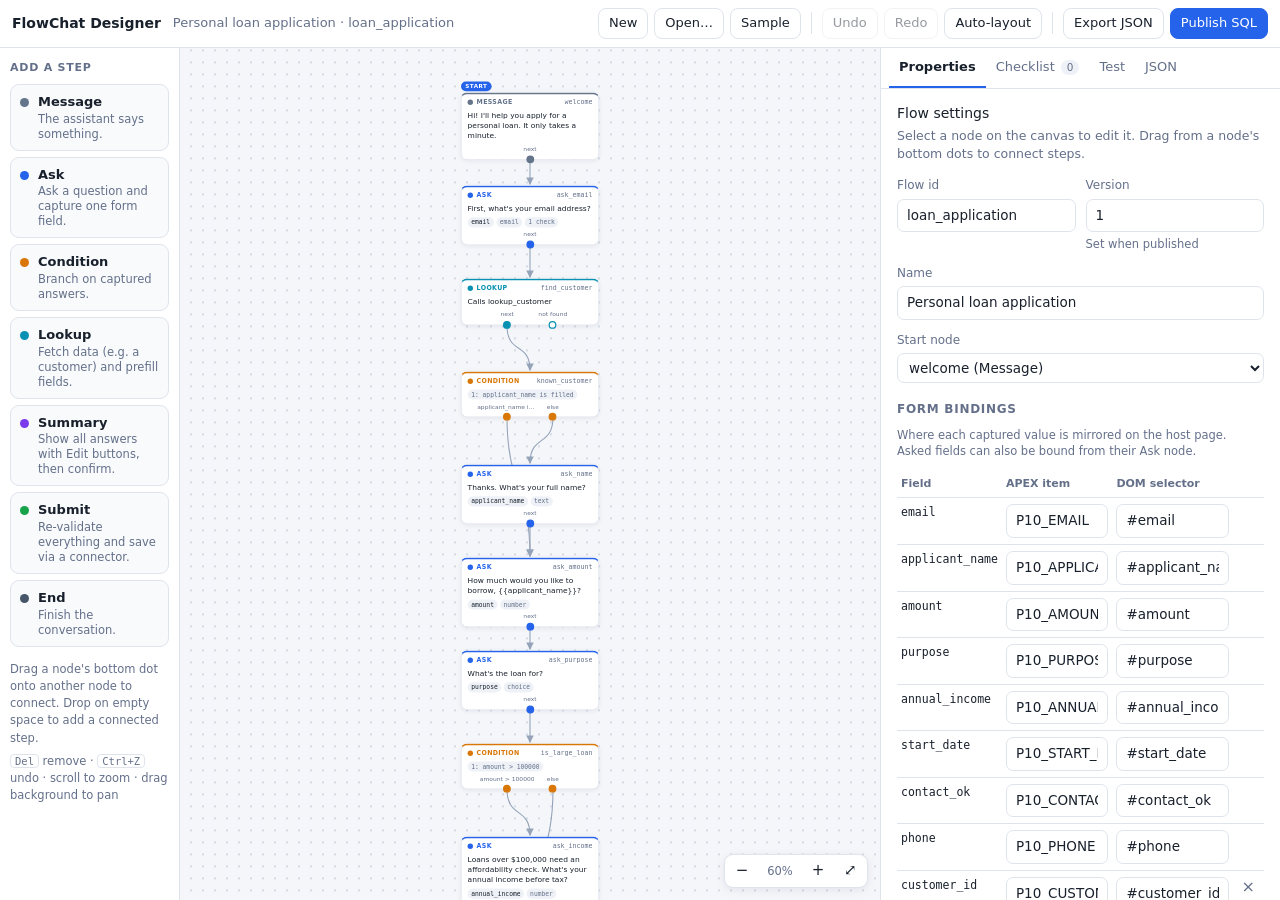
==== designer/index.html @ 3822e632 "designer" ====
<!doctype html>
<html lang="en">
<head>
<meta charset="utf-8">
<meta name="viewport" content="width=device-width, initial-scale=1">
<title>FlowChat Designer</title>
<link rel="stylesheet" href="designer.css">
</head>
<body>
  <header class="bar">
    <span class="brand">FlowChat Designer</span>
    <span class="flow-title" id="flowTitle"></span>
    <button class="tb" id="btnNew" title="Start an empty flow">New</button>
    <button class="tb" id="btnOpen" title="Open a flow .json file">Open…</button>
    <button class="tb" id="btnSample" title="Load the loan application sample">Sample</button>
    <span class="sep"></span>
    <button class="tb" id="btnUndo" title="Undo (Ctrl+Z)">Undo</button>
    <button class="tb" id="btnRedo" title="Redo (Ctrl+Y)">Redo</button>
    <button class="tb" id="btnLayout" title="Arrange nodes top to bottom">Auto-layout</button>
    <span class="sep"></span>
    <button class="tb" id="btnExport" title="Download the flow definition">Export JSON</button>
    <button class="tb primary" id="btnPublish" title="Download a SQL script that publishes this flow to Oracle">Publish SQL</button>
    <input type="file" id="fileInput" accept=".json,application/json" hidden>
  </header>

  <div class="main">
    <aside class="palette" id="palette">
      <h3>Add a step</h3>
    </aside>

    <section class="canvas" id="canvas" aria-label="Flow canvas">
      <div class="world" id="world">
        <svg class="edges" id="edges" aria-hidden="true">
          <defs>
            <marker id="arr" viewBox="0 0 10 10" refX="9" refY="5" markerWidth="7" markerHeight="7" orient="auto-start-reverse">
              <path d="M0,0 L10,5 L0,10 z" style="fill: var(--edge)"></path>
            </marker>
            <marker id="arrSel" viewBox="0 0 10 10" refX="9" refY="5" markerWidth="7" markerHeight="7" orient="auto-start-reverse">
              <path d="M0,0 L10,5 L0,10 z" style="fill: var(--accent)"></path>
            </marker>
          </defs>
          <g id="edgeLayer"></g>
        </svg>
        <div id="nodes"></div>
      </div>
      <div class="zoom">
        <button id="zoomOut" title="Zoom out">−</button>
        <span id="zoomLabel">100%</span>
        <button id="zoomIn" title="Zoom in">+</button>
        <button id="zoomFit" title="Fit to screen">⤢</button>
      </div>
    </section>

    <aside class="panel">
      <nav class="tabs" role="tablist">
        <button data-tab="props" class="active" role="tab">Properties</button>
        <button data-tab="check" role="tab">Checklist <span class="badge" id="probBadge">0</span></button>
        <button data-tab="test" role="tab">Test</button>
        <button data-tab="json" role="tab">JSON</button>
      </nav>
      <div class="tab-body" id="tab-props"></div>
      <div class="tab-body" id="tab-check" hidden></div>
      <div class="tab-body" id="tab-test" hidden>
        <div class="test-bar">
          <button class="btn primary" id="btnRunTest">Restart test</button>
          <span class="test-note" id="testNote">Runs the current draft in your browser. Connectors return the mock responses below.</span>
        </div>
        <flow-chat class="sim" id="simChat" manual-start heading="Test run" subheading="Simulating the current draft"></flow-chat>
        <h4 class="sub">Captured answers</h4>
        <pre class="state" id="simState">{}</pre>
        <h4 class="sub">Connector mocks</h4>
        <div id="mocks"></div>
      </div>
      <div class="tab-body" id="tab-json" hidden>
        <p class="pdesc">This is the definition the engine runs. You can edit it directly; click Apply to load your changes.</p>
        <textarea class="in mono" id="jsonText" spellcheck="false" style="min-height: 60vh; font-size: 12px;"></textarea>
        <div class="actions">
          <button class="btn primary" id="btnApplyJson">Apply</button>
          <button class="btn" id="btnCopyJson">Copy</button>
        </div>
      </div>
    </aside>
  </div>

  <div class="toast" id="toast" role="status" aria-live="polite"></div>

  <script src="../widget/flowchat-engine.js"></script>
  <script src="../widget/flowchat.js"></script>
  <script src="designer.js"></script>
</body>
</html>
---- designer/designer.css ----
:root {
  --bg: #f4f6fa; --panel: #ffffff; --panel-2: #f8fafc; --text: #18202c; --muted: #64708a; --border: #dfe4ec;
  --accent: #2563eb; --accent-text: #fff; --grid: #d5dbe5; --edge: #94a3b8; --chip: #eef2f7;
  --err: #d92d20; --err-bg: #fdecea; --warn: #b54708; --warn-bg: #fef4e6; --ok: #067647; --ok-bg: #e7f6ee;
  --shadow: 0 2px 8px rgba(20, 30, 50, .08);
  --mono: ui-monospace, "Cascadia Mono", Consolas, monospace;
}
@media (prefers-color-scheme: dark) {
  :root:not([data-theme="light"]) {
    --bg: #0d1117; --panel: #161b24; --panel-2: #1b2230; --text: #e8ecf3; --muted: #97a1b6; --border: #2c3545;
    --grid: #253043; --edge: #5b6b85; --chip: #232c3b;
    --err: #ff8a80; --err-bg: #3a1f1f; --warn: #f5b25c; --warn-bg: #3a2c16; --ok: #6ee7a8; --ok-bg: #163126;
    --shadow: 0 2px 10px rgba(0, 0, 0, .4);
  }
}
:root[data-theme="dark"] {
  --bg: #0d1117; --panel: #161b24; --panel-2: #1b2230; --text: #e8ecf3; --muted: #97a1b6; --border: #2c3545;
  --grid: #253043; --edge: #5b6b85; --chip: #232c3b;
  --err: #ff8a80; --err-bg: #3a1f1f; --warn: #f5b25c; --warn-bg: #3a2c16; --ok: #6ee7a8; --ok-bg: #163126;
  --shadow: 0 2px 10px rgba(0, 0, 0, .4);
}

* { box-sizing: border-box; }
html, body { height: 100%; }
body {
  margin: 0; background: var(--bg); color: var(--text);
  font: 14px/1.45 system-ui, -apple-system, "Segoe UI", Roboto, sans-serif;
  display: grid; grid-template-rows: auto 1fr; overflow: hidden;
}
button { font: inherit; color: inherit; }
.mono { font-family: var(--mono); }

/* ---------- top bar */
.bar { display: flex; align-items: center; gap: 6px; padding: 8px 12px; background: var(--panel); border-bottom: 1px solid var(--border); flex-wrap: wrap; }
.brand { font-weight: 650; margin-right: 6px; white-space: nowrap; }
.flow-title { color: var(--muted); font-size: 13px; margin-right: auto; white-space: nowrap; overflow: hidden; text-overflow: ellipsis; max-width: 40vw; }
.tb { border: 1px solid var(--border); background: var(--panel); border-radius: 8px; padding: 5px 10px; font-size: 13px; cursor: pointer; white-space: nowrap; }
.tb:hover { border-color: var(--muted); }
.tb.primary { background: var(--accent); border-color: var(--accent); color: var(--accent-text); }
.tb:disabled { opacity: .45; cursor: default; }
.sep { width: 1px; height: 22px; background: var(--border); margin: 0 4px; }

/* ---------- layout */
.main { display: grid; grid-template-columns: 180px minmax(0, 1fr) 400px; min-height: 0; }
.palette { background: var(--panel); border-right: 1px solid var(--border); padding: 12px 10px; overflow: auto; }
.palette h3, .section-title { font-size: 11px; text-transform: uppercase; letter-spacing: .07em; color: var(--muted); margin: 0 0 8px; font-weight: 600; }
.pal { display: flex; gap: 9px; align-items: flex-start; width: 100%; text-align: left; border: 1px solid var(--border); background: var(--panel-2);
  border-radius: 9px; padding: 8px 9px; margin-bottom: 6px; cursor: grab; }
.pal:hover { border-color: var(--c); }
.pal .dot { margin-top: 5px; }
.pal b { display: block; font-size: 13px; }
.pal small { display: block; color: var(--muted); font-size: 11.5px; line-height: 1.3; }
.palette .tips { font-size: 11.5px; color: var(--muted); margin-top: 14px; line-height: 1.5; }
.palette .tips kbd { font-family: var(--mono); font-size: 10.5px; border: 1px solid var(--border); border-radius: 4px; padding: 0 4px; }
.dot { width: 9px; height: 9px; border-radius: 50%; background: var(--c); flex: none; }

/* ---------- canvas */
.canvas { position: relative; overflow: hidden; touch-action: none; cursor: default;
  background-color: var(--bg);
  background-image: radial-gradient(circle, var(--grid) 1.1px, transparent 1.2px);
  background-size: 20px 20px; }
.canvas.panning { cursor: grabbing; }
.world { position: absolute; left: 0; top: 0; transform-origin: 0 0; }
svg.edges { position: absolute; left: 0; top: 0; width: 1px; height: 1px; overflow: visible; }
path.edge { fill: none; stroke: var(--edge); stroke-width: 1.8; }
path.edge.sel { stroke: var(--accent); stroke-width: 2.6; }
path.edge.temp { stroke: var(--accent); stroke-dasharray: 6 5; }
path.hit { fill: none; stroke: transparent; stroke-width: 14; cursor: pointer; pointer-events: stroke; }
path.hit:hover + path.edge { stroke: var(--accent); }

.node { position: absolute; width: 230px; background: var(--panel); border: 1px solid var(--border); border-top: 3px solid var(--c);
  border-radius: 10px; box-shadow: var(--shadow); cursor: grab; user-select: none; padding-bottom: 24px; }
.node:active { cursor: grabbing; }
.node.selected { outline: 2px solid var(--accent); outline-offset: 2px; }
.node.has-error { box-shadow: 0 0 0 2px var(--err), var(--shadow); }
.node.has-warning { box-shadow: 0 0 0 2px var(--warn), var(--shadow); }
.nh { display: flex; align-items: center; gap: 6px; padding: 6px 10px 5px; font-size: 11.5px; }
.nh .type { font-weight: 650; color: var(--c); text-transform: uppercase; letter-spacing: .05em; font-size: 10.5px; }
.nh .nid { margin-left: auto; color: var(--muted); font-family: var(--mono); font-size: 11px; max-width: 130px; overflow: hidden; text-overflow: ellipsis; white-space: nowrap; }
.nb { padding: 0 10px 6px; font-size: 12.5px; line-height: 1.35; display: -webkit-box; -webkit-line-clamp: 3; -webkit-box-orient: vertical; overflow: hidden; overflow-wrap: anywhere; }
.nb.empty { color: var(--muted); font-style: italic; }
.nchips { padding: 0 10px 4px; display: flex; flex-wrap: wrap; gap: 4px; }
.chip { font-family: var(--mono); font-size: 10.5px; padding: 1px 6px; border-radius: 999px; background: var(--chip); color: var(--muted); }
.chip.slot { color: var(--text); }
.start-pill { position: absolute; top: -21px; left: -1px; font-size: 9.5px; font-weight: 700; letter-spacing: .08em; color: var(--accent-text);
  background: var(--accent); padding: 1px 7px; border-radius: 999px; }
.port { position: absolute; bottom: -7px; width: 13px; height: 13px; margin-left: -6.5px; border-radius: 50%; background: var(--panel);
  border: 2px solid var(--c); cursor: crosshair; z-index: 2; }
.port:hover { transform: scale(1.3); }
.port.linked { background: var(--c); }
.plabel { position: absolute; bottom: 14px; left: 50%; transform: translateX(-50%); font-size: 10px; color: var(--muted); white-space: nowrap;
  max-width: 100px; overflow: hidden; text-overflow: ellipsis; pointer-events: none; }

.zoom { position: absolute; right: 12px; bottom: 12px; display: flex; gap: 4px; align-items: center; background: var(--panel);
  border: 1px solid var(--border); border-radius: 9px; padding: 3px; box-shadow: var(--shadow); }
.zoom button { border: 0; background: none; width: 28px; height: 26px; border-radius: 6px; cursor: pointer; font-size: 15px; }
.zoom button:hover { background: var(--chip); }
.zoom span { font-size: 11.5px; color: var(--muted); min-width: 40px; text-align: center; }
.quick { position: absolute; z-index: 10; background: var(--panel); border: 1px solid var(--border); border-radius: 10px; box-shadow: var(--shadow); padding: 5px; min-width: 150px; }
.quick div { font-size: 11px; color: var(--muted); padding: 3px 8px; }
.quick button { display: flex; gap: 8px; align-items: center; width: 100%; border: 0; background: none; padding: 6px 8px; border-radius: 6px; cursor: pointer; text-align: left; }
.quick button:hover { background: var(--chip); }

/* ---------- side panel */
.panel { background: var(--panel); border-left: 1px solid var(--border); display: flex; flex-direction: column; min-height: 0; }
.tabs { display: flex; border-bottom: 1px solid var(--border); padding: 0 8px; flex: none; }
.tabs button { border: 0; background: none; padding: 10px 10px 9px; cursor: pointer; color: var(--muted); border-bottom: 2px solid transparent; font-size: 13px; display: flex; gap: 6px; align-items: center; }
.tabs button.active { color: var(--text); border-bottom-color: var(--accent); font-weight: 550; }
.badge { font-size: 10.5px; border-radius: 999px; padding: 0 6px; background: var(--chip); color: var(--muted); }
.badge.err { background: var(--err-bg); color: var(--err); }
.badge.warn { background: var(--warn-bg); color: var(--warn); }
.tab-body { flex: 1; overflow: auto; padding: 14px 16px 24px; min-height: 0; }
.tab-body[hidden] { display: none; }

.ptitle { display: flex; align-items: center; gap: 8px; margin-bottom: 4px; }
.ptitle b { color: var(--c); text-transform: uppercase; letter-spacing: .05em; font-size: 12px; }
.pdesc { color: var(--muted); font-size: 12.5px; margin: 0 0 14px; }
.f { margin-bottom: 12px; }
.f > label { display: block; font-size: 12px; color: var(--muted); margin-bottom: 4px; font-weight: 500; }
.hint { font-size: 11.5px; color: var(--muted); margin-top: 4px; }
.in { width: 100%; font: inherit; font-size: 13.5px; color: var(--text); background: var(--panel); border: 1px solid var(--border);
  border-radius: 7px; padding: 6px 9px; }
.in:focus { outline: none; border-color: var(--accent); box-shadow: 0 0 0 3px color-mix(in srgb, var(--accent) 18%, transparent); }
textarea.in { resize: vertical; min-height: 58px; }
select.in { padding: 5px 7px; }
.in.bad { border-color: var(--err); }
.grid2 { display: grid; grid-template-columns: 1fr 1fr; gap: 0 10px; }
.check { display: flex; align-items: center; gap: 7px; font-size: 13px; margin-bottom: 10px; cursor: pointer; }
.check input { margin: 0; }
.card { border: 1px solid var(--border); border-radius: 9px; padding: 10px; margin-bottom: 10px; background: var(--panel-2); }
.card-h { display: flex; align-items: center; gap: 6px; margin-bottom: 8px; font-size: 12.5px; font-weight: 600; }
.card-h .grow { flex: 1; }
.rowx { display: flex; gap: 5px; align-items: center; margin-bottom: 6px; }
.rowx > .in { min-width: 0; }
.x { border: 0; background: none; color: var(--muted); cursor: pointer; font-size: 16px; line-height: 1; padding: 2px 5px; border-radius: 5px; flex: none; }
.x:hover { color: var(--err); background: var(--err-bg); }
.lnk { border: 0; background: none; color: var(--accent); cursor: pointer; padding: 2px 0; font-size: 12.5px; }
.btn { border: 1px solid var(--border); background: var(--panel); border-radius: 7px; padding: 5px 10px; cursor: pointer; font-size: 12.5px; }
.btn:hover { border-color: var(--muted); }
.btn.danger { color: var(--err); }
.btn.danger:hover { border-color: var(--err); }
.btn.primary { background: var(--accent); color: var(--accent-text); border-color: var(--accent); }
.actions { display: flex; gap: 8px; margin-top: 18px; padding-top: 14px; border-top: 1px solid var(--border); flex-wrap: wrap; }
.chips-ins { display: flex; flex-wrap: wrap; gap: 4px; margin-top: 5px; }
.chips-ins button { font-family: var(--mono); font-size: 10.5px; border: 1px dashed var(--border); background: none; border-radius: 999px; padding: 1px 7px; cursor: pointer; color: var(--muted); }
.chips-ins button:hover { color: var(--accent); border-color: var(--accent); }
details.adv { margin: 6px 0 4px; }
details.adv summary { cursor: pointer; font-size: 12.5px; color: var(--muted); margin-bottom: 8px; }
h4.sub { font-size: 12px; text-transform: uppercase; letter-spacing: .06em; color: var(--muted); margin: 18px 0 8px; font-weight: 600; }

/* problems & checklist */
.prob { display: flex; gap: 8px; align-items: flex-start; padding: 7px 9px; border-radius: 8px; margin-bottom: 6px; font-size: 12.5px; cursor: pointer; }
.prob.error { background: var(--err-bg); color: var(--err); }
.prob.warning { background: var(--warn-bg); color: var(--warn); }
.prob .where { font-family: var(--mono); font-size: 11px; opacity: .85; margin-left: auto; white-space: nowrap; }
.allgood { background: var(--ok-bg); color: var(--ok); border-radius: 8px; padding: 9px 11px; font-size: 13px; }
table.cov { width: 100%; border-collapse: collapse; font-size: 12px; }
table.cov th { text-align: left; font-weight: 600; color: var(--muted); font-size: 11px; padding: 5px 4px; border-bottom: 1px solid var(--border); }
table.cov td { padding: 6px 4px; border-bottom: 1px solid var(--border); vertical-align: top; }
table.cov td.mono { font-size: 11.5px; }
.pill { font-size: 10.5px; border-radius: 999px; padding: 1px 7px; white-space: nowrap; }
.pill.always { background: var(--ok-bg); color: var(--ok); }
.pill.sometimes { background: var(--warn-bg); color: var(--warn); }
.pill.never { background: var(--chip); color: var(--muted); }

/* test tab */
.test-bar { display: flex; gap: 8px; align-items: center; margin-bottom: 10px; flex-wrap: wrap; }
.test-note { font-size: 12px; color: var(--muted); }
.test-note.stale { color: var(--warn); }
flow-chat.sim { --fc-height: 430px; --fc-radius: 12px; margin-bottom: 14px; }
pre.state { background: var(--panel-2); border: 1px solid var(--border); border-radius: 8px; padding: 9px; font-size: 11.5px; max-height: 200px; overflow: auto; margin: 0; }
.mock textarea { font-family: var(--mono); font-size: 12px; min-height: 70px; }

.toast { position: fixed; left: 50%; bottom: 24px; transform: translateX(-50%) translateY(20px); background: var(--text); color: var(--bg);
  padding: 8px 14px; border-radius: 9px; font-size: 13px; opacity: 0; transition: .25s; pointer-events: none; z-index: 50; }
.toast.show { opacity: 1; transform: translateX(-50%); }

@media (max-width: 1000px) {
  html, body { height: auto; }
  body { overflow: auto; grid-template-rows: auto auto; min-height: 100%; }
  .main { grid-template-columns: 1fr; }
  .palette { border-right: 0; border-bottom: 1px solid var(--border); display: flex; gap: 6px; overflow-x: auto; padding: 8px; }
  .palette h3, .palette .tips { display: none; }
  .pal { width: auto; min-width: 120px; margin: 0; }
  .pal small { display: none; }
  .canvas { height: 62vh; }
  .panel { border-left: 0; border-top: 1px solid var(--border); }
  .tab-body { flex: none; overflow: visible; }
  .flow-title { max-width: 100%; order: 10; flex-basis: 100%; }
}
@media (prefers-reduced-motion: reduce) { * { transition: none !important; } }
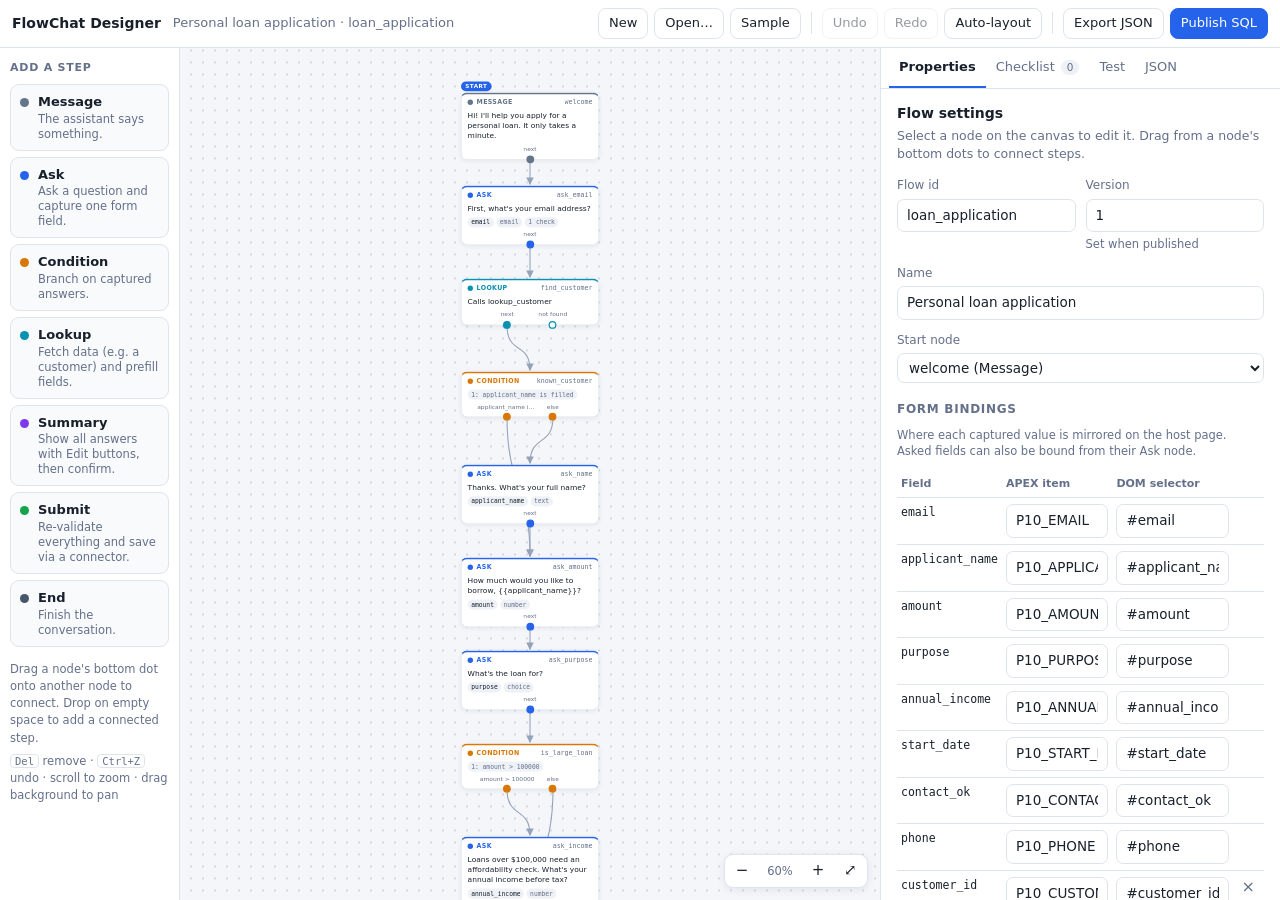
==== commit a0f36cbb: "designer layout fixes" ====
--- a/designer/index.html
+++ b/designer/index.html
@@ -5,84 +5,14 @@
 <meta name="viewport" content="width=device-width, initial-scale=1">
 <title>FlowChat Designer</title>
 <link rel="stylesheet" href="designer.css">
+<style>
+  html, body { margin: 0; height: 100%; }
+  #fcd-root { --fcd-height: 100vh; }
+</style>
 </head>
-<body>
-  <header class="bar">
-    <span class="brand">FlowChat Designer</span>
-    <span class="flow-title" id="flowTitle"></span>
-    <button class="tb" id="btnNew" title="Start an empty flow">New</button>
-    <button class="tb" id="btnOpen" title="Open a flow .json file">Open…</button>
-    <button class="tb" id="btnSample" title="Load the loan application sample">Sample</button>
-    <span class="sep"></span>
-    <button class="tb" id="btnUndo" title="Undo (Ctrl+Z)">Undo</button>
-    <button class="tb" id="btnRedo" title="Redo (Ctrl+Y)">Redo</button>
-    <button class="tb" id="btnLayout" title="Arrange nodes top to bottom">Auto-layout</button>
-    <span class="sep"></span>
-    <button class="tb" id="btnExport" title="Download the flow definition">Export JSON</button>
-    <button class="tb primary" id="btnPublish" title="Download a SQL script that publishes this flow to Oracle">Publish SQL</button>
-    <input type="file" id="fileInput" accept=".json,application/json" hidden>
-  </header>
-
-  <div class="main">
-    <aside class="palette" id="palette">
-      <h3>Add a step</h3>
-    </aside>
-
-    <section class="canvas" id="canvas" aria-label="Flow canvas">
-      <div class="world" id="world">
-        <svg class="edges" id="edges" aria-hidden="true">
-          <defs>
-            <marker id="arr" viewBox="0 0 10 10" refX="9" refY="5" markerWidth="7" markerHeight="7" orient="auto-start-reverse">
-              <path d="M0,0 L10,5 L0,10 z" style="fill: var(--edge)"></path>
-            </marker>
-            <marker id="arrSel" viewBox="0 0 10 10" refX="9" refY="5" markerWidth="7" markerHeight="7" orient="auto-start-reverse">
-              <path d="M0,0 L10,5 L0,10 z" style="fill: var(--accent)"></path>
-            </marker>
-          </defs>
-          <g id="edgeLayer"></g>
-        </svg>
-        <div id="nodes"></div>
-      </div>
-      <div class="zoom">
-        <button id="zoomOut" title="Zoom out">−</button>
-        <span id="zoomLabel">100%</span>
-        <button id="zoomIn" title="Zoom in">+</button>
-        <button id="zoomFit" title="Fit to screen">⤢</button>
-      </div>
-    </section>
-
-    <aside class="panel">
-      <nav class="tabs" role="tablist">
-        <button data-tab="props" class="active" role="tab">Properties</button>
-        <button data-tab="check" role="tab">Checklist <span class="badge" id="probBadge">0</span></button>
-        <button data-tab="test" role="tab">Test</button>
-        <button data-tab="json" role="tab">JSON</button>
-      </nav>
-      <div class="tab-body" id="tab-props"></div>
-      <div class="tab-body" id="tab-check" hidden></div>
-      <div class="tab-body" id="tab-test" hidden>
-        <div class="test-bar">
-          <button class="btn primary" id="btnRunTest">Restart test</button>
-          <span class="test-note" id="testNote">Runs the current draft in your browser. Connectors return the mock responses below.</span>
-        </div>
-        <flow-chat class="sim" id="simChat" manual-start heading="Test run" subheading="Simulating the current draft"></flow-chat>
-        <h4 class="sub">Captured answers</h4>
-        <pre class="state" id="simState">{}</pre>
-        <h4 class="sub">Connector mocks</h4>
-        <div id="mocks"></div>
-      </div>
-      <div class="tab-body" id="tab-json" hidden>
-        <p class="pdesc">This is the definition the engine runs. You can edit it directly; click Apply to load your changes.</p>
-        <textarea class="in mono" id="jsonText" spellcheck="false" style="min-height: 60vh; font-size: 12px;"></textarea>
-        <div class="actions">
-          <button class="btn primary" id="btnApplyJson">Apply</button>
-          <button class="btn" id="btnCopyJson">Copy</button>
-        </div>
-      </div>
-    </aside>
-  </div>
-
-  <div class="toast" id="toast" role="status" aria-live="polite"></div>
+<body class="fcd-page">
+  <!-- The designer renders itself into this element. The same element works inside an APEX region. -->
+  <div id="fcd-root" data-sample-url="../flows/loan_application.json"></div>
 
   <script src="../widget/flowchat-engine.js"></script>
   <script src="../widget/flowchat.js"></script>
--- a/designer/designer.css
+++ b/designer/designer.css
@@ -1,4 +1,11 @@
-:root {
+/*
+ * FlowChat Designer styles. Every rule is scoped under .fcd so the designer can be embedded
+ * in an APEX page (or any page) without restyling the host, and with enough specificity
+ * that host styles don't leak in.
+ *
+ * Host knobs:  #fcd-root { --fcd-height: 80vh; }   data-theme="light" | "dark" on #fcd-root
+ */
+.fcd {
   --bg: #f4f6fa; --panel: #ffffff; --panel-2: #f8fafc; --text: #18202c; --muted: #64708a; --border: #dfe4ec;
   --accent: #2563eb; --accent-text: #fff; --grid: #d5dbe5; --edge: #94a3b8; --chip: #eef2f7;
   --err: #d92d20; --err-bg: #fdecea; --warn: #b54708; --warn-bg: #fef4e6; --ok: #067647; --ok-bg: #e7f6ee;
@@ -6,186 +13,187 @@
   --mono: ui-monospace, "Cascadia Mono", Consolas, monospace;
 }
 @media (prefers-color-scheme: dark) {
-  :root:not([data-theme="light"]) {
+  .fcd:not([data-theme="light"]) {
     --bg: #0d1117; --panel: #161b24; --panel-2: #1b2230; --text: #e8ecf3; --muted: #97a1b6; --border: #2c3545;
     --grid: #253043; --edge: #5b6b85; --chip: #232c3b;
     --err: #ff8a80; --err-bg: #3a1f1f; --warn: #f5b25c; --warn-bg: #3a2c16; --ok: #6ee7a8; --ok-bg: #163126;
     --shadow: 0 2px 10px rgba(0, 0, 0, .4);
   }
 }
-:root[data-theme="dark"] {
+.fcd[data-theme="dark"] {
   --bg: #0d1117; --panel: #161b24; --panel-2: #1b2230; --text: #e8ecf3; --muted: #97a1b6; --border: #2c3545;
   --grid: #253043; --edge: #5b6b85; --chip: #232c3b;
   --err: #ff8a80; --err-bg: #3a1f1f; --warn: #f5b25c; --warn-bg: #3a2c16; --ok: #6ee7a8; --ok-bg: #163126;
   --shadow: 0 2px 10px rgba(0, 0, 0, .4);
 }
 
-* { box-sizing: border-box; }
-html, body { height: 100%; }
-body {
-  margin: 0; background: var(--bg); color: var(--text);
-  font: 14px/1.45 system-ui, -apple-system, "Segoe UI", Roboto, sans-serif;
-  display: grid; grid-template-rows: auto 1fr; overflow: hidden;
+.fcd {
+  position: relative; display: grid; grid-template-rows: auto 1fr;
+  height: var(--fcd-height, 80vh); min-height: 520px; overflow: hidden;
+  background: var(--bg); color: var(--text);
+  font: 14px/1.45 system-ui, -apple-system, "Segoe UI", Roboto, sans-serif; text-align: left;
 }
-button { font: inherit; color: inherit; }
-.mono { font-family: var(--mono); }
+.fcd *, .fcd *::before, .fcd *::after { box-sizing: border-box; }
+.fcd button { font: inherit; color: inherit; margin: 0; text-transform: none; letter-spacing: normal; }
+.fcd h3, .fcd h4, .fcd p { margin-top: 0; }
+.fcd .mono { font-family: var(--mono); }
 
 /* ---------- top bar */
-.bar { display: flex; align-items: center; gap: 6px; padding: 8px 12px; background: var(--panel); border-bottom: 1px solid var(--border); flex-wrap: wrap; }
-.brand { font-weight: 650; margin-right: 6px; white-space: nowrap; }
-.flow-title { color: var(--muted); font-size: 13px; margin-right: auto; white-space: nowrap; overflow: hidden; text-overflow: ellipsis; max-width: 40vw; }
-.tb { border: 1px solid var(--border); background: var(--panel); border-radius: 8px; padding: 5px 10px; font-size: 13px; cursor: pointer; white-space: nowrap; }
-.tb:hover { border-color: var(--muted); }
-.tb.primary { background: var(--accent); border-color: var(--accent); color: var(--accent-text); }
-.tb:disabled { opacity: .45; cursor: default; }
-.sep { width: 1px; height: 22px; background: var(--border); margin: 0 4px; }
+.fcd .bar { display: flex; align-items: center; gap: 6px; padding: 8px 12px; background: var(--panel); border-bottom: 1px solid var(--border); flex-wrap: wrap; }
+.fcd .brand { font-weight: 650; margin-right: 6px; white-space: nowrap; }
+.fcd .flow-title { color: var(--muted); font-size: 13px; margin-right: auto; white-space: nowrap; overflow: hidden; text-overflow: ellipsis; max-width: 40vw; }
+.fcd .tb { border: 1px solid var(--border); background: var(--panel); border-radius: 8px; padding: 5px 10px; font-size: 13px; cursor: pointer; white-space: nowrap; }
+.fcd .tb:hover { border-color: var(--muted); }
+.fcd .tb.primary { background: var(--accent); border-color: var(--accent); color: var(--accent-text); }
+.fcd .tb:disabled { opacity: .45; cursor: default; }
+.fcd .sep { width: 1px; height: 22px; background: var(--border); margin: 0 4px; }
 
 /* ---------- layout */
-.main { display: grid; grid-template-columns: 180px minmax(0, 1fr) 400px; min-height: 0; }
-.palette { background: var(--panel); border-right: 1px solid var(--border); padding: 12px 10px; overflow: auto; }
-.palette h3, .section-title { font-size: 11px; text-transform: uppercase; letter-spacing: .07em; color: var(--muted); margin: 0 0 8px; font-weight: 600; }
-.pal { display: flex; gap: 9px; align-items: flex-start; width: 100%; text-align: left; border: 1px solid var(--border); background: var(--panel-2);
+.fcd .main { display: grid; grid-template-columns: 180px minmax(0, 1fr) 400px; min-height: 0; }
+.fcd .palette { background: var(--panel); border-right: 1px solid var(--border); padding: 12px 10px; overflow: auto; }
+.fcd .palette h3, .fcd .section-title { font-size: 11px; text-transform: uppercase; letter-spacing: .07em; color: var(--muted); margin: 0 0 8px; font-weight: 600; }
+.fcd .pal { display: flex; gap: 9px; align-items: flex-start; width: 100%; text-align: left; border: 1px solid var(--border); background: var(--panel-2);
   border-radius: 9px; padding: 8px 9px; margin-bottom: 6px; cursor: grab; }
-.pal:hover { border-color: var(--c); }
-.pal .dot { margin-top: 5px; }
-.pal b { display: block; font-size: 13px; }
-.pal small { display: block; color: var(--muted); font-size: 11.5px; line-height: 1.3; }
-.palette .tips { font-size: 11.5px; color: var(--muted); margin-top: 14px; line-height: 1.5; }
-.palette .tips kbd { font-family: var(--mono); font-size: 10.5px; border: 1px solid var(--border); border-radius: 4px; padding: 0 4px; }
-.dot { width: 9px; height: 9px; border-radius: 50%; background: var(--c); flex: none; }
+.fcd .pal:hover { border-color: var(--c); }
+.fcd .pal .dot { margin-top: 5px; }
+.fcd .pal b { display: block; font-size: 13px; }
+.fcd .pal small { display: block; color: var(--muted); font-size: 11.5px; line-height: 1.3; }
+.fcd .palette .tips { font-size: 11.5px; color: var(--muted); margin-top: 14px; line-height: 1.5; }
+.fcd .palette .tips kbd { font-family: var(--mono); font-size: 10.5px; border: 1px solid var(--border); border-radius: 4px; padding: 0 4px; }
+.fcd .dot { width: 9px; height: 9px; border-radius: 50%; background: var(--c); flex: none; display: inline-block; }
 
 /* ---------- canvas */
-.canvas { position: relative; overflow: hidden; touch-action: none; cursor: default;
+.fcd .canvas { position: relative; overflow: hidden; touch-action: none; cursor: default;
   background-color: var(--bg);
   background-image: radial-gradient(circle, var(--grid) 1.1px, transparent 1.2px);
   background-size: 20px 20px; }
-.canvas.panning { cursor: grabbing; }
-.world { position: absolute; left: 0; top: 0; transform-origin: 0 0; }
-svg.edges { position: absolute; left: 0; top: 0; width: 1px; height: 1px; overflow: visible; }
-path.edge { fill: none; stroke: var(--edge); stroke-width: 1.8; }
-path.edge.sel { stroke: var(--accent); stroke-width: 2.6; }
-path.edge.temp { stroke: var(--accent); stroke-dasharray: 6 5; }
-path.hit { fill: none; stroke: transparent; stroke-width: 14; cursor: pointer; pointer-events: stroke; }
-path.hit:hover + path.edge { stroke: var(--accent); }
+.fcd .canvas.panning { cursor: grabbing; }
+.fcd .world { position: absolute; left: 0; top: 0; transform-origin: 0 0; }
+.fcd svg.edges { position: absolute; left: 0; top: 0; width: 1px; height: 1px; overflow: visible; }
+.fcd path.edge { fill: none; stroke: var(--edge); stroke-width: 1.8; }
+.fcd path.edge.sel { stroke: var(--accent); stroke-width: 2.6; }
+.fcd path.edge.temp { stroke: var(--accent); stroke-dasharray: 6 5; }
+.fcd path.hit { fill: none; stroke: transparent; stroke-width: 14; cursor: pointer; pointer-events: stroke; }
+.fcd path.hit:hover + path.edge { stroke: var(--accent); }
 
-.node { position: absolute; width: 230px; background: var(--panel); border: 1px solid var(--border); border-top: 3px solid var(--c);
+.fcd .node { position: absolute; width: 230px; background: var(--panel); border: 1px solid var(--border); border-top: 3px solid var(--c);
   border-radius: 10px; box-shadow: var(--shadow); cursor: grab; user-select: none; padding-bottom: 24px; }
-.node:active { cursor: grabbing; }
-.node.selected { outline: 2px solid var(--accent); outline-offset: 2px; }
-.node.has-error { box-shadow: 0 0 0 2px var(--err), var(--shadow); }
-.node.has-warning { box-shadow: 0 0 0 2px var(--warn), var(--shadow); }
-.nh { display: flex; align-items: center; gap: 6px; padding: 6px 10px 5px; font-size: 11.5px; }
-.nh .type { font-weight: 650; color: var(--c); text-transform: uppercase; letter-spacing: .05em; font-size: 10.5px; }
-.nh .nid { margin-left: auto; color: var(--muted); font-family: var(--mono); font-size: 11px; max-width: 130px; overflow: hidden; text-overflow: ellipsis; white-space: nowrap; }
-.nb { padding: 0 10px 6px; font-size: 12.5px; line-height: 1.35; display: -webkit-box; -webkit-line-clamp: 3; -webkit-box-orient: vertical; overflow: hidden; overflow-wrap: anywhere; }
-.nb.empty { color: var(--muted); font-style: italic; }
-.nchips { padding: 0 10px 4px; display: flex; flex-wrap: wrap; gap: 4px; }
-.chip { font-family: var(--mono); font-size: 10.5px; padding: 1px 6px; border-radius: 999px; background: var(--chip); color: var(--muted); }
-.chip.slot { color: var(--text); }
-.start-pill { position: absolute; top: -21px; left: -1px; font-size: 9.5px; font-weight: 700; letter-spacing: .08em; color: var(--accent-text);
+.fcd .node:active { cursor: grabbing; }
+.fcd .node.selected { outline: 2px solid var(--accent); outline-offset: 2px; }
+.fcd .node.has-error { box-shadow: 0 0 0 2px var(--err), var(--shadow); }
+.fcd .node.has-warning { box-shadow: 0 0 0 2px var(--warn), var(--shadow); }
+.fcd .nh { display: flex; align-items: center; gap: 6px; padding: 6px 10px 5px; font-size: 11.5px; }
+.fcd .nh .type { font-weight: 650; color: var(--c); text-transform: uppercase; letter-spacing: .05em; font-size: 10.5px; }
+.fcd .nh .nid { margin-left: auto; color: var(--muted); font-family: var(--mono); font-size: 11px; max-width: 130px; overflow: hidden; text-overflow: ellipsis; white-space: nowrap; }
+.fcd .nb { padding: 0 10px 6px; font-size: 12.5px; line-height: 1.35; display: -webkit-box; -webkit-line-clamp: 3; -webkit-box-orient: vertical; overflow: hidden; overflow-wrap: anywhere; }
+.fcd .nb.empty { color: var(--muted); font-style: italic; }
+.fcd .nchips { padding: 0 10px 4px; display: flex; flex-wrap: wrap; gap: 4px; }
+.fcd .chip { font-family: var(--mono); font-size: 10.5px; padding: 1px 6px; border-radius: 999px; background: var(--chip); color: var(--muted); }
+.fcd .chip.slot { color: var(--text); }
+.fcd .start-pill { position: absolute; top: -21px; left: -1px; font-size: 9.5px; font-weight: 700; letter-spacing: .08em; color: var(--accent-text);
   background: var(--accent); padding: 1px 7px; border-radius: 999px; }
-.port { position: absolute; bottom: -7px; width: 13px; height: 13px; margin-left: -6.5px; border-radius: 50%; background: var(--panel);
+.fcd .port { position: absolute; bottom: -7px; width: 13px; height: 13px; margin-left: -6.5px; border-radius: 50%; background: var(--panel);
   border: 2px solid var(--c); cursor: crosshair; z-index: 2; }
-.port:hover { transform: scale(1.3); }
-.port.linked { background: var(--c); }
-.plabel { position: absolute; bottom: 14px; left: 50%; transform: translateX(-50%); font-size: 10px; color: var(--muted); white-space: nowrap;
+.fcd .port:hover { transform: scale(1.3); }
+.fcd .port.linked { background: var(--c); }
+.fcd .plabel { position: absolute; bottom: 14px; left: 50%; transform: translateX(-50%); font-size: 10px; color: var(--muted); white-space: nowrap;
   max-width: 100px; overflow: hidden; text-overflow: ellipsis; pointer-events: none; }
 
-.zoom { position: absolute; right: 12px; bottom: 12px; display: flex; gap: 4px; align-items: center; background: var(--panel);
+.fcd .zoom { position: absolute; right: 12px; bottom: 12px; display: flex; gap: 4px; align-items: center; background: var(--panel);
   border: 1px solid var(--border); border-radius: 9px; padding: 3px; box-shadow: var(--shadow); }
-.zoom button { border: 0; background: none; width: 28px; height: 26px; border-radius: 6px; cursor: pointer; font-size: 15px; }
-.zoom button:hover { background: var(--chip); }
-.zoom span { font-size: 11.5px; color: var(--muted); min-width: 40px; text-align: center; }
-.quick { position: absolute; z-index: 10; background: var(--panel); border: 1px solid var(--border); border-radius: 10px; box-shadow: var(--shadow); padding: 5px; min-width: 150px; }
-.quick div { font-size: 11px; color: var(--muted); padding: 3px 8px; }
-.quick button { display: flex; gap: 8px; align-items: center; width: 100%; border: 0; background: none; padding: 6px 8px; border-radius: 6px; cursor: pointer; text-align: left; }
-.quick button:hover { background: var(--chip); }
+.fcd .zoom button { border: 0; background: none; width: 28px; height: 26px; border-radius: 6px; cursor: pointer; font-size: 15px; padding: 0; }
+.fcd .zoom button:hover { background: var(--chip); }
+.fcd .zoom span { font-size: 11.5px; color: var(--muted); min-width: 40px; text-align: center; }
+.fcd .quick { position: absolute; z-index: 10; background: var(--panel); border: 1px solid var(--border); border-radius: 10px; box-shadow: var(--shadow); padding: 5px; min-width: 150px; }
+.fcd .quick div { font-size: 11px; color: var(--muted); padding: 3px 8px; }
+.fcd .quick button { display: flex; gap: 8px; align-items: center; width: 100%; border: 0; background: none; padding: 6px 8px; border-radius: 6px; cursor: pointer; text-align: left; }
+.fcd .quick button:hover { background: var(--chip); }
 
 /* ---------- side panel */
-.panel { background: var(--panel); border-left: 1px solid var(--border); display: flex; flex-direction: column; min-height: 0; }
-.tabs { display: flex; border-bottom: 1px solid var(--border); padding: 0 8px; flex: none; }
-.tabs button { border: 0; background: none; padding: 10px 10px 9px; cursor: pointer; color: var(--muted); border-bottom: 2px solid transparent; font-size: 13px; display: flex; gap: 6px; align-items: center; }
-.tabs button.active { color: var(--text); border-bottom-color: var(--accent); font-weight: 550; }
-.badge { font-size: 10.5px; border-radius: 999px; padding: 0 6px; background: var(--chip); color: var(--muted); }
-.badge.err { background: var(--err-bg); color: var(--err); }
-.badge.warn { background: var(--warn-bg); color: var(--warn); }
-.tab-body { flex: 1; overflow: auto; padding: 14px 16px 24px; min-height: 0; }
-.tab-body[hidden] { display: none; }
+.fcd .panel { background: var(--panel); border-left: 1px solid var(--border); display: flex; flex-direction: column; min-height: 0; }
+.fcd .tabs { display: flex; border-bottom: 1px solid var(--border); padding: 0 8px; flex: none; }
+.fcd .tabs button { border: 0; background: none; padding: 10px 10px 9px; cursor: pointer; color: var(--muted); border-bottom: 2px solid transparent; border-radius: 0; font-size: 13px; display: flex; gap: 6px; align-items: center; }
+.fcd .tabs button.active { color: var(--text); border-bottom-color: var(--accent); font-weight: 550; }
+.fcd .badge { font-size: 10.5px; border-radius: 999px; padding: 0 6px; background: var(--chip); color: var(--muted); }
+.fcd .badge.err { background: var(--err-bg); color: var(--err); }
+.fcd .badge.warn { background: var(--warn-bg); color: var(--warn); }
+.fcd .tab-body { flex: 1; overflow: auto; padding: 14px 16px 24px; min-height: 0; }
+.fcd .tab-body[hidden] { display: none; }
 
-.ptitle { display: flex; align-items: center; gap: 8px; margin-bottom: 4px; }
-.ptitle b { color: var(--c); text-transform: uppercase; letter-spacing: .05em; font-size: 12px; }
-.pdesc { color: var(--muted); font-size: 12.5px; margin: 0 0 14px; }
-.f { margin-bottom: 12px; }
-.f > label { display: block; font-size: 12px; color: var(--muted); margin-bottom: 4px; font-weight: 500; }
-.hint { font-size: 11.5px; color: var(--muted); margin-top: 4px; }
-.in { width: 100%; font: inherit; font-size: 13.5px; color: var(--text); background: var(--panel); border: 1px solid var(--border);
-  border-radius: 7px; padding: 6px 9px; }
-.in:focus { outline: none; border-color: var(--accent); box-shadow: 0 0 0 3px color-mix(in srgb, var(--accent) 18%, transparent); }
-textarea.in { resize: vertical; min-height: 58px; }
-select.in { padding: 5px 7px; }
-.in.bad { border-color: var(--err); }
-.grid2 { display: grid; grid-template-columns: 1fr 1fr; gap: 0 10px; }
-.check { display: flex; align-items: center; gap: 7px; font-size: 13px; margin-bottom: 10px; cursor: pointer; }
-.check input { margin: 0; }
-.card { border: 1px solid var(--border); border-radius: 9px; padding: 10px; margin-bottom: 10px; background: var(--panel-2); }
-.card-h { display: flex; align-items: center; gap: 6px; margin-bottom: 8px; font-size: 12.5px; font-weight: 600; }
-.card-h .grow { flex: 1; }
-.rowx { display: flex; gap: 5px; align-items: center; margin-bottom: 6px; }
-.rowx > .in { min-width: 0; }
-.x { border: 0; background: none; color: var(--muted); cursor: pointer; font-size: 16px; line-height: 1; padding: 2px 5px; border-radius: 5px; flex: none; }
-.x:hover { color: var(--err); background: var(--err-bg); }
-.lnk { border: 0; background: none; color: var(--accent); cursor: pointer; padding: 2px 0; font-size: 12.5px; }
-.btn { border: 1px solid var(--border); background: var(--panel); border-radius: 7px; padding: 5px 10px; cursor: pointer; font-size: 12.5px; }
-.btn:hover { border-color: var(--muted); }
-.btn.danger { color: var(--err); }
-.btn.danger:hover { border-color: var(--err); }
-.btn.primary { background: var(--accent); color: var(--accent-text); border-color: var(--accent); }
-.actions { display: flex; gap: 8px; margin-top: 18px; padding-top: 14px; border-top: 1px solid var(--border); flex-wrap: wrap; }
-.chips-ins { display: flex; flex-wrap: wrap; gap: 4px; margin-top: 5px; }
-.chips-ins button { font-family: var(--mono); font-size: 10.5px; border: 1px dashed var(--border); background: none; border-radius: 999px; padding: 1px 7px; cursor: pointer; color: var(--muted); }
-.chips-ins button:hover { color: var(--accent); border-color: var(--accent); }
-details.adv { margin: 6px 0 4px; }
-details.adv summary { cursor: pointer; font-size: 12.5px; color: var(--muted); margin-bottom: 8px; }
-h4.sub { font-size: 12px; text-transform: uppercase; letter-spacing: .06em; color: var(--muted); margin: 18px 0 8px; font-weight: 600; }
+.fcd .ptitle { display: flex; align-items: center; gap: 8px; margin-bottom: 4px; font-weight: 600; }
+.fcd .ptitle b { color: var(--c); text-transform: uppercase; letter-spacing: .05em; font-size: 12px; }
+.fcd .pdesc { color: var(--muted); font-size: 12.5px; margin: 0 0 14px; }
+.fcd .f { margin-bottom: 12px; }
+.fcd .f > label { display: block; font-size: 12px; color: var(--muted); margin-bottom: 4px; font-weight: 500; }
+.fcd .hint { font-size: 11.5px; color: var(--muted); margin-top: 4px; }
+.fcd .in { width: 100%; font: inherit; font-size: 13.5px; color: var(--text); background: var(--panel); border: 1px solid var(--border);
+  border-radius: 7px; padding: 6px 9px; margin: 0; height: auto; box-shadow: none; }
+.fcd .in:focus { outline: none; border-color: var(--accent); box-shadow: 0 0 0 3px color-mix(in srgb, var(--accent) 18%, transparent); }
+.fcd textarea.in { resize: vertical; min-height: 58px; }
+.fcd select.in { padding: 5px 7px; }
+.fcd .in.bad { border-color: var(--err); }
+.fcd .grid2 { display: grid; grid-template-columns: 1fr 1fr; gap: 0 10px; }
+.fcd .check { display: flex; align-items: center; gap: 7px; font-size: 13px; margin-bottom: 10px; cursor: pointer; }
+.fcd .check input { margin: 0; }
+.fcd .card { border: 1px solid var(--border); border-radius: 9px; padding: 10px; margin-bottom: 10px; background: var(--panel-2); }
+.fcd .card-h { display: flex; align-items: center; gap: 6px; margin-bottom: 8px; font-size: 12.5px; font-weight: 600; }
+.fcd .card-h .grow { flex: 1; }
+.fcd .rowx { display: flex; gap: 5px; align-items: center; margin-bottom: 6px; }
+.fcd .rowx > .in { min-width: 0; }
+.fcd .x { border: 0; background: none; color: var(--muted); cursor: pointer; font-size: 16px; line-height: 1; padding: 2px 5px; border-radius: 5px; flex: none; }
+.fcd .x:hover { color: var(--err); background: var(--err-bg); }
+.fcd .x:disabled { opacity: .35; cursor: default; background: none; color: var(--muted); }
+.fcd .lnk { border: 0; background: none; color: var(--accent); cursor: pointer; padding: 2px 0; font-size: 12.5px; }
+.fcd .btn { border: 1px solid var(--border); background: var(--panel); border-radius: 7px; padding: 5px 10px; cursor: pointer; font-size: 12.5px; }
+.fcd .btn:hover { border-color: var(--muted); }
+.fcd .btn.danger { color: var(--err); }
+.fcd .btn.danger:hover { border-color: var(--err); }
+.fcd .btn.primary { background: var(--accent); color: var(--accent-text); border-color: var(--accent); }
+.fcd .actions { display: flex; gap: 8px; margin-top: 18px; padding-top: 14px; border-top: 1px solid var(--border); flex-wrap: wrap; }
+.fcd .chips-ins { display: flex; flex-wrap: wrap; gap: 4px; margin: -6px 0 12px; }
+.fcd .chips-ins button { font-family: var(--mono); font-size: 10.5px; border: 1px dashed var(--border); background: none; border-radius: 999px; padding: 1px 7px; cursor: pointer; color: var(--muted); }
+.fcd .chips-ins button:hover { color: var(--accent); border-color: var(--accent); }
+.fcd details.adv { margin: 6px 0 4px; }
+.fcd details.adv summary { cursor: pointer; font-size: 12.5px; color: var(--muted); margin-bottom: 8px; }
+.fcd h4.sub { font-size: 12px; text-transform: uppercase; letter-spacing: .06em; color: var(--muted); margin: 18px 0 8px; font-weight: 600; }
 
 /* problems & checklist */
-.prob { display: flex; gap: 8px; align-items: flex-start; padding: 7px 9px; border-radius: 8px; margin-bottom: 6px; font-size: 12.5px; cursor: pointer; }
-.prob.error { background: var(--err-bg); color: var(--err); }
-.prob.warning { background: var(--warn-bg); color: var(--warn); }
-.prob .where { font-family: var(--mono); font-size: 11px; opacity: .85; margin-left: auto; white-space: nowrap; }
-.allgood { background: var(--ok-bg); color: var(--ok); border-radius: 8px; padding: 9px 11px; font-size: 13px; }
-table.cov { width: 100%; border-collapse: collapse; font-size: 12px; }
-table.cov th { text-align: left; font-weight: 600; color: var(--muted); font-size: 11px; padding: 5px 4px; border-bottom: 1px solid var(--border); }
-table.cov td { padding: 6px 4px; border-bottom: 1px solid var(--border); vertical-align: top; }
-table.cov td.mono { font-size: 11.5px; }
-.pill { font-size: 10.5px; border-radius: 999px; padding: 1px 7px; white-space: nowrap; }
-.pill.always { background: var(--ok-bg); color: var(--ok); }
-.pill.sometimes { background: var(--warn-bg); color: var(--warn); }
-.pill.never { background: var(--chip); color: var(--muted); }
+.fcd .prob { display: flex; gap: 8px; align-items: flex-start; padding: 7px 9px; border-radius: 8px; margin-bottom: 6px; font-size: 12.5px; cursor: pointer; }
+.fcd .prob.error { background: var(--err-bg); color: var(--err); }
+.fcd .prob.warning { background: var(--warn-bg); color: var(--warn); }
+.fcd .prob .where { font-family: var(--mono); font-size: 11px; opacity: .85; margin-left: auto; white-space: nowrap; }
+.fcd .allgood { background: var(--ok-bg); color: var(--ok); border-radius: 8px; padding: 9px 11px; font-size: 13px; }
+.fcd table.cov { width: 100%; border-collapse: collapse; font-size: 12px; }
+.fcd table.cov th { text-align: left; font-weight: 600; color: var(--muted); font-size: 11px; padding: 5px 4px; border-bottom: 1px solid var(--border); }
+.fcd table.cov td { padding: 6px 4px; border-bottom: 1px solid var(--border); vertical-align: top; }
+.fcd table.cov td.mono { font-size: 11.5px; }
+.fcd .pill { font-size: 10.5px; border-radius: 999px; padding: 1px 7px; white-space: nowrap; }
+.fcd .pill.always { background: var(--ok-bg); color: var(--ok); }
+.fcd .pill.sometimes { background: var(--warn-bg); color: var(--warn); }
+.fcd .pill.never { background: var(--chip); color: var(--muted); }
 
 /* test tab */
-.test-bar { display: flex; gap: 8px; align-items: center; margin-bottom: 10px; flex-wrap: wrap; }
-.test-note { font-size: 12px; color: var(--muted); }
-.test-note.stale { color: var(--warn); }
-flow-chat.sim { --fc-height: 430px; --fc-radius: 12px; margin-bottom: 14px; }
-pre.state { background: var(--panel-2); border: 1px solid var(--border); border-radius: 8px; padding: 9px; font-size: 11.5px; max-height: 200px; overflow: auto; margin: 0; }
-.mock textarea { font-family: var(--mono); font-size: 12px; min-height: 70px; }
+.fcd .test-bar { display: flex; gap: 8px; align-items: center; margin-bottom: 10px; flex-wrap: wrap; }
+.fcd .test-note { font-size: 12px; color: var(--muted); }
+.fcd .test-note.stale { color: var(--warn); }
+.fcd flow-chat.sim { --fc-height: 430px; --fc-radius: 12px; margin-bottom: 14px; }
+.fcd pre.state { background: var(--panel-2); border: 1px solid var(--border); border-radius: 8px; padding: 9px; font-size: 11.5px; max-height: 200px; overflow: auto; margin: 0; color: var(--text); }
+.fcd .mock textarea { font-family: var(--mono); font-size: 12px; min-height: 70px; }
 
-.toast { position: fixed; left: 50%; bottom: 24px; transform: translateX(-50%) translateY(20px); background: var(--text); color: var(--bg);
-  padding: 8px 14px; border-radius: 9px; font-size: 13px; opacity: 0; transition: .25s; pointer-events: none; z-index: 50; }
-.toast.show { opacity: 1; transform: translateX(-50%); }
+.fcd .toast { position: fixed; left: 50%; bottom: 24px; transform: translateX(-50%) translateY(20px); background: var(--text); color: var(--bg);
+  padding: 8px 14px; border-radius: 9px; font-size: 13px; opacity: 0; transition: .25s; pointer-events: none; z-index: 1000; }
+.fcd .toast.show { opacity: 1; transform: translateX(-50%); }
 
 @media (max-width: 1000px) {
-  html, body { height: auto; }
-  body { overflow: auto; grid-template-rows: auto auto; min-height: 100%; }
-  .main { grid-template-columns: 1fr; }
-  .palette { border-right: 0; border-bottom: 1px solid var(--border); display: flex; gap: 6px; overflow-x: auto; padding: 8px; }
-  .palette h3, .palette .tips { display: none; }
-  .pal { width: auto; min-width: 120px; margin: 0; }
-  .pal small { display: none; }
-  .canvas { height: 62vh; }
-  .panel { border-left: 0; border-top: 1px solid var(--border); }
-  .tab-body { flex: none; overflow: visible; }
-  .flow-title { max-width: 100%; order: 10; flex-basis: 100%; }
+  .fcd { height: auto; overflow: visible; grid-template-rows: auto auto; }
+  .fcd .main { grid-template-columns: 1fr; }
+  .fcd .palette { border-right: 0; border-bottom: 1px solid var(--border); display: flex; gap: 6px; overflow-x: auto; padding: 8px; }
+  .fcd .palette h3, .fcd .palette .tips { display: none; }
+  .fcd .pal { width: auto; min-width: 120px; margin: 0; }
+  .fcd .pal small { display: none; }
+  .fcd .canvas { height: 62vh; }
+  .fcd .panel { border-left: 0; border-top: 1px solid var(--border); }
+  .fcd .tab-body { flex: none; overflow: visible; }
+  .fcd .flow-title { max-width: 100%; order: 10; flex-basis: 100%; }
 }
-@media (prefers-reduced-motion: reduce) { * { transition: none !important; } }
+@media (prefers-reduced-motion: reduce) { .fcd * { transition: none !important; } }
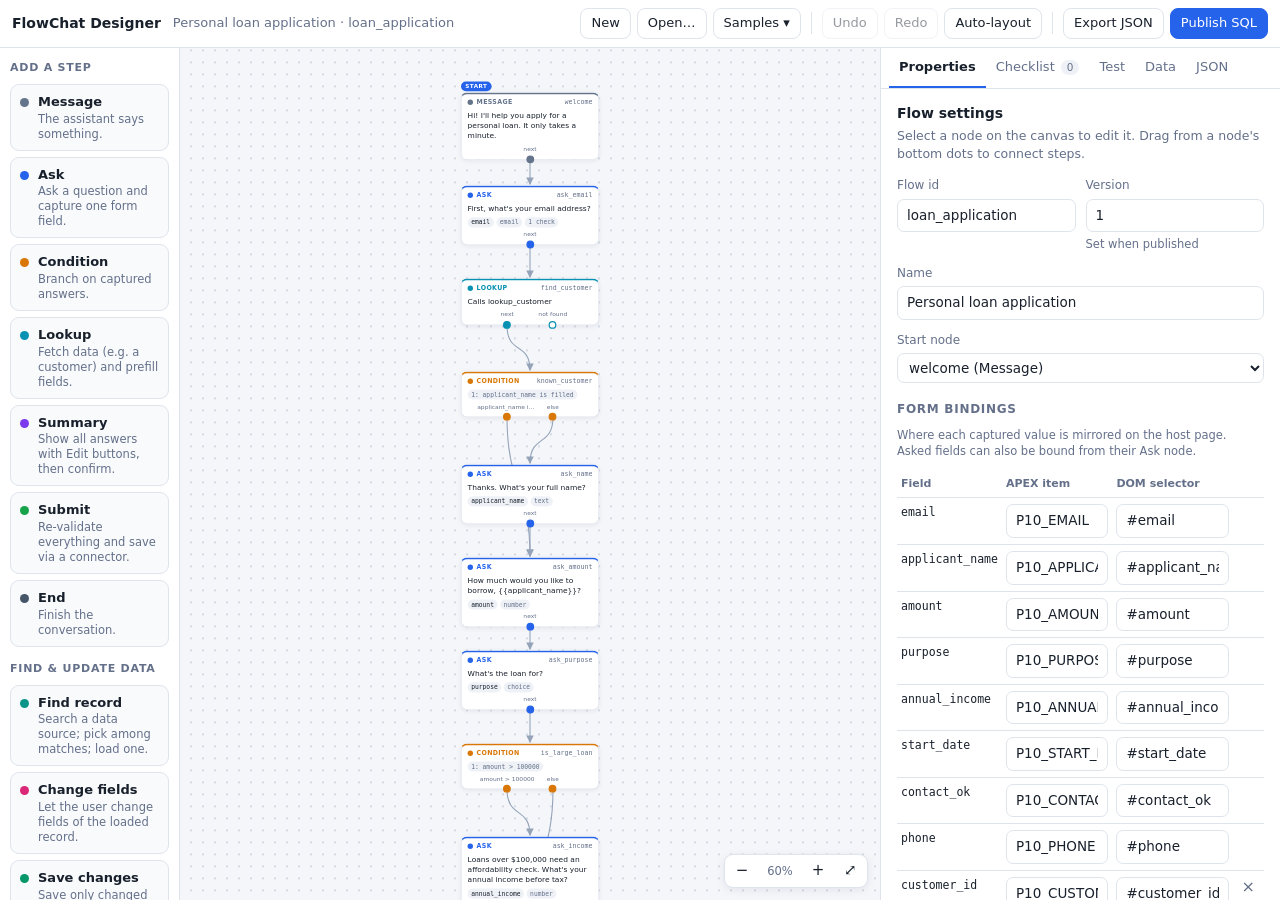
==== commit 409b904b: "flow rules" ====
--- a/designer/index.html
+++ b/designer/index.html
@@ -12,7 +12,7 @@
 </head>
 <body class="fcd-page">
   <!-- The designer renders itself into this element. The same element works inside an APEX region. -->
-  <div id="fcd-root" data-sample-url="../flows/loan_application.json"></div>
+  <div id="fcd-root" data-flows-base="../flows/"></div>
 
   <script src="../widget/flowchat-engine.js"></script>
   <script src="../widget/flowchat.js"></script>
--- a/designer/designer.css
+++ b/designer/designer.css
@@ -28,7 +28,7 @@
 }
 
 .fcd {
-  position: relative; display: grid; grid-template-rows: auto 1fr;
+  position: relative; display: grid; grid-template-rows: auto 1fr; grid-template-columns: minmax(0, 1fr);
   height: var(--fcd-height, 80vh); min-height: 520px; overflow: hidden;
   background: var(--bg); color: var(--text);
   font: 14px/1.45 system-ui, -apple-system, "Segoe UI", Roboto, sans-serif; text-align: left;
@@ -49,7 +49,8 @@
 .fcd .sep { width: 1px; height: 22px; background: var(--border); margin: 0 4px; }
 
 /* ---------- layout */
-.fcd .main { display: grid; grid-template-columns: 180px minmax(0, 1fr) 400px; min-height: 0; }
+.fcd .main { display: grid; grid-template-columns: 180px minmax(0, 1fr) 400px; min-height: 0; min-width: 0; }
+.fcd .tab-body { min-width: 0; }
 .fcd .palette { background: var(--panel); border-right: 1px solid var(--border); padding: 12px 10px; overflow: auto; }
 .fcd .palette h3, .fcd .section-title { font-size: 11px; text-transform: uppercase; letter-spacing: .07em; color: var(--muted); margin: 0 0 8px; font-weight: 600; }
 .fcd .pal { display: flex; gap: 9px; align-items: flex-start; width: 100%; text-align: left; border: 1px solid var(--border); background: var(--panel-2);
@@ -110,7 +111,8 @@
 .fcd .quick button:hover { background: var(--chip); }
 
 /* ---------- side panel */
-.fcd .panel { background: var(--panel); border-left: 1px solid var(--border); display: flex; flex-direction: column; min-height: 0; }
+.fcd .panel { background: var(--panel); border-left: 1px solid var(--border); display: flex; flex-direction: column; min-height: 0; min-width: 0; }
+.fcd .tab-body > *, .fcd .card { min-width: 0; max-width: 100%; }
 .fcd .tabs { display: flex; border-bottom: 1px solid var(--border); padding: 0 8px; flex: none; }
 .fcd .tabs button { border: 0; background: none; padding: 10px 10px 9px; cursor: pointer; color: var(--muted); border-bottom: 2px solid transparent; border-radius: 0; font-size: 13px; display: flex; gap: 6px; align-items: center; }
 .fcd .tabs button.active { color: var(--text); border-bottom-color: var(--accent); font-weight: 550; }
@@ -177,7 +179,8 @@
 .fcd .test-note { font-size: 12px; color: var(--muted); }
 .fcd .test-note.stale { color: var(--warn); }
 .fcd flow-chat.sim { --fc-height: 430px; --fc-radius: 12px; margin-bottom: 14px; }
-.fcd pre.state { background: var(--panel-2); border: 1px solid var(--border); border-radius: 8px; padding: 9px; font-size: 11.5px; max-height: 200px; overflow: auto; margin: 0; color: var(--text); }
+.fcd pre.state { background: var(--panel-2); border: 1px solid var(--border); border-radius: 8px; padding: 9px; font-size: 11.5px; max-height: 200px; overflow: auto; margin: 0; color: var(--text); max-width: 100%; }
+.fcd .mock pre.state { margin-top: 8px; max-height: 140px; font-size: 11px; }
 .fcd .mock textarea { font-family: var(--mono); font-size: 12px; min-height: 70px; }
 
 .fcd .toast { position: fixed; left: 50%; bottom: 24px; transform: translateX(-50%) translateY(20px); background: var(--text); color: var(--bg);
@@ -186,7 +189,7 @@
 
 @media (max-width: 1000px) {
   .fcd { height: auto; overflow: visible; grid-template-rows: auto auto; }
-  .fcd .main { grid-template-columns: 1fr; }
+  .fcd .main { grid-template-columns: minmax(0, 1fr); }
   .fcd .palette { border-right: 0; border-bottom: 1px solid var(--border); display: flex; gap: 6px; overflow-x: auto; padding: 8px; }
   .fcd .palette h3, .fcd .palette .tips { display: none; }
   .fcd .pal { width: auto; min-width: 120px; margin: 0; }
